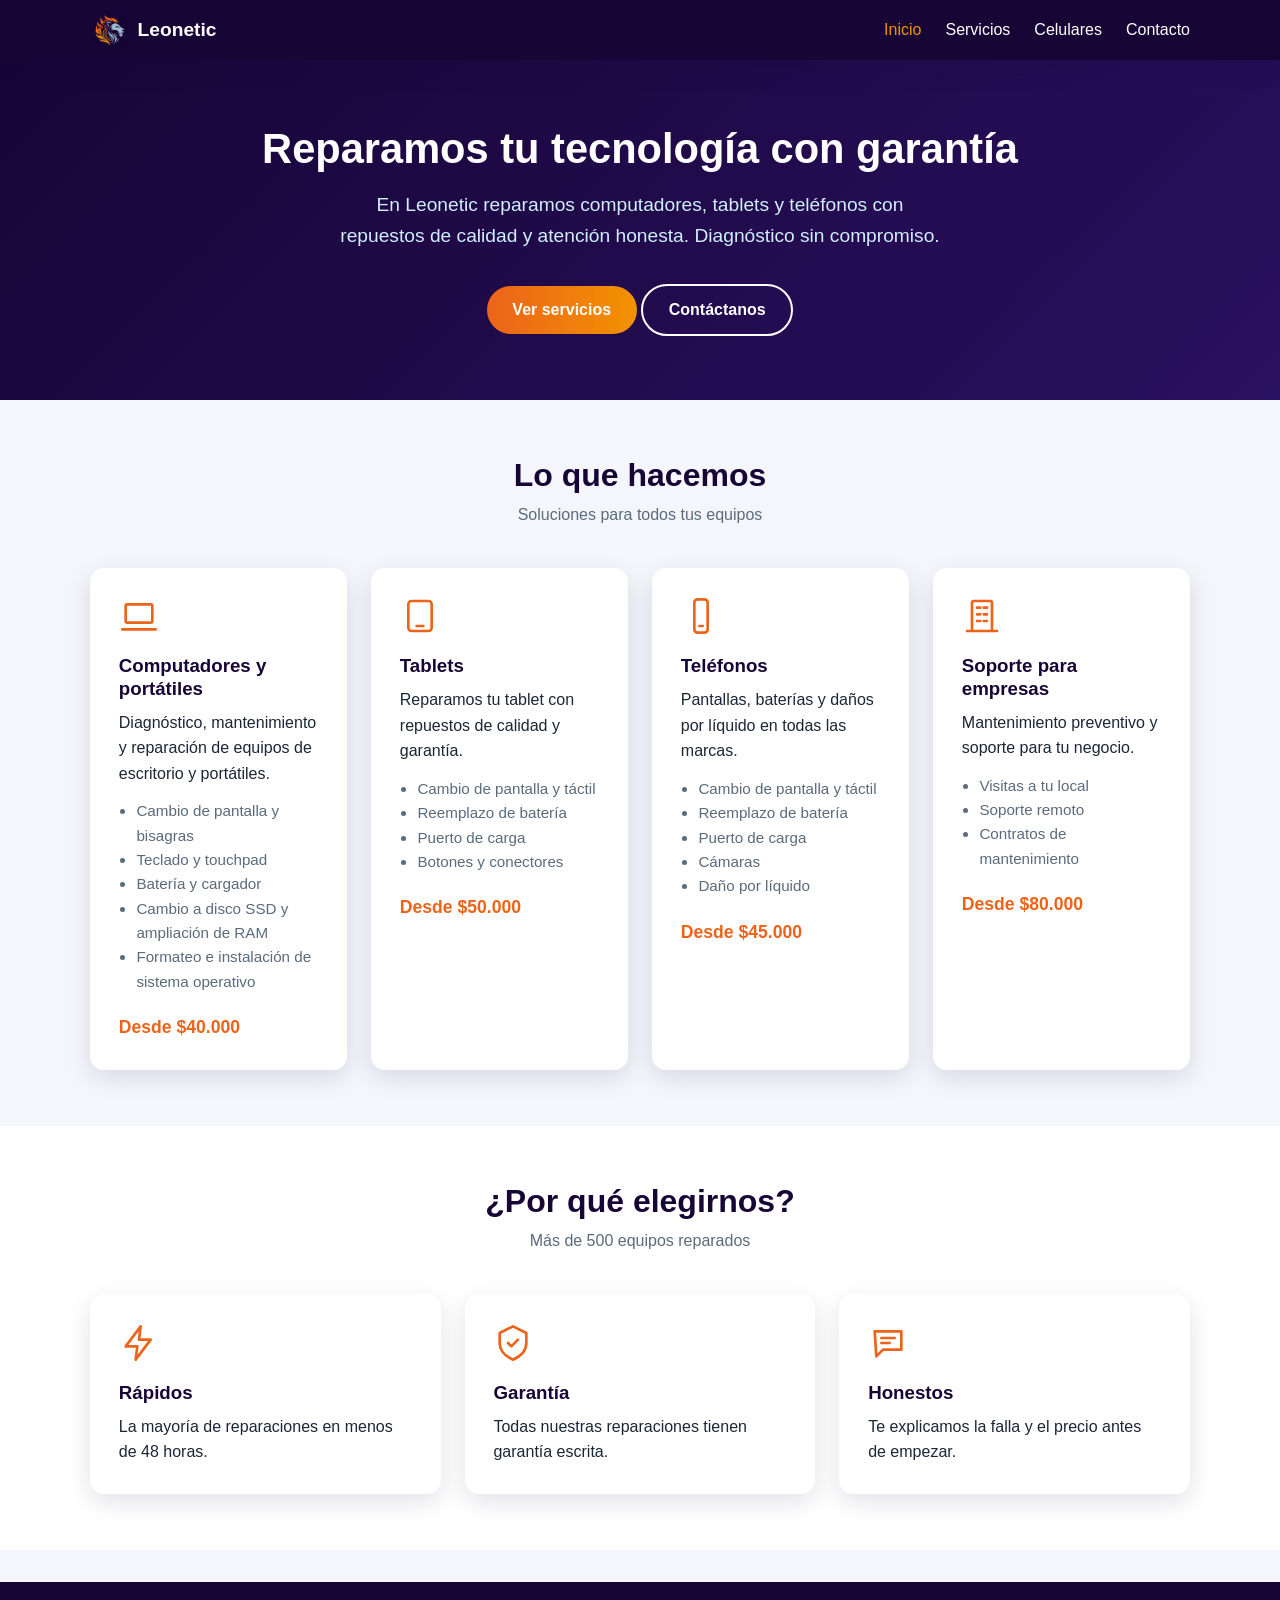
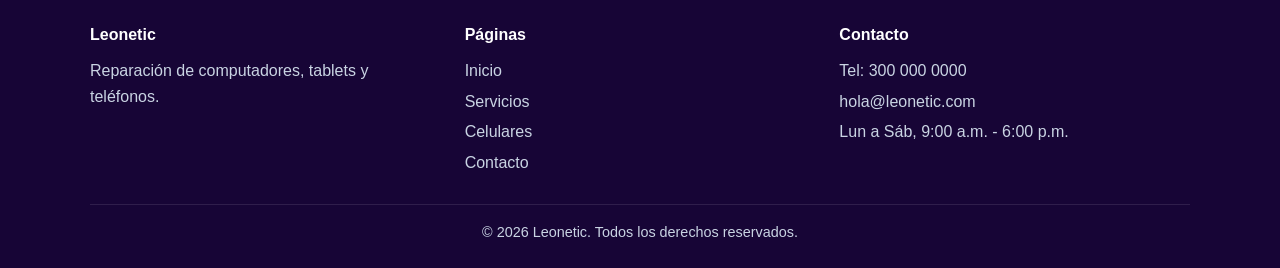
==== index.html @ fc2b538a "Estructura inicial del sitio: pagina de inicio, estilos base y logo" ====
<!DOCTYPE html>
<html lang="es">
  <head>
    <meta charset="UTF-8" />
    <meta name="viewport" content="width=device-width, initial-scale=1.0" />
    <title>Leonetic | Reparación de computadores, tablets y teléfonos</title>
    <link rel="icon" href="img/favicon.ico" />
    <link rel="stylesheet" href="css/estilos.css" />
  </head>
  <body>
    <!-- ===== MENÚ DE NAVEGACIÓN (igual en todas las páginas) ===== -->
    <header class="barra">
      <nav class="contenedor">
        <a href="index.html" class="logo">
          <img src="img/logo.png" alt="Logo Leonetic" />
          Leonetic
        </a>
        <button class="hamburguesa" onclick="alternarMenu()">☰</button>
        <ul class="menu" id="menu">
          <li><a href="index.html" class="activo">Inicio</a></li>
          <li><a href="servicios.html">Servicios</a></li>
          <li><a href="celulares.html">Celulares</a></li>
          <li>
            <a href="contacto.html">Contacto
              <span id="contador" style="background:var(--naranja);border-radius:50%;padding:1px 7px;font-size:0.8rem;display:none;"></span>
            </a>
          </li>
        </ul>
      </nav>
    </header>

    <!-- ===== PORTADA (HERO) ===== -->
    <section class="hero">
      <div class="contenedor">
        <span class="saludo" id="saludo" style="display:none"></span>
        <h1>Reparamos tu tecnología con garantía</h1>
        <p>
          En Leonetic reparamos computadores, tablets y teléfonos con repuestos
          de calidad y atención honesta. Diagnóstico sin compromiso.
        </p>
        <a href="servicios.html" class="boton">Ver servicios</a>
        <a href="contacto.html" class="boton boton-secundario" style="color:#fff;border-color:#fff">Contáctanos</a>
      </div>
    </section>

    <!-- ===== SERVICIOS DESTACADOS (generados con JavaScript) ===== -->
    <section class="seccion">
      <div class="contenedor">
        <h2 class="titulo-seccion">Lo que hacemos</h2>
        <p class="subtitulo">Soluciones para todos tus equipos</p>
        <!-- Este contenedor se llena desde servicios.js -->
        <div class="grilla" id="servicios-inicio"></div>
      </div>
    </section>

    <!-- ===== POR QUÉ LEONETIC ===== -->
    <section class="seccion" style="background:#fff">
      <div class="contenedor">
        <h2 class="titulo-seccion">¿Por qué elegirnos?</h2>
        <p class="subtitulo">Más de 500 equipos reparados</p>
        <div class="grilla">
          <div class="tarjeta">
            <div class="icono-svg">
              <svg viewBox="0 0 24 24" fill="none" stroke="currentColor" stroke-width="1.6" stroke-linecap="round" stroke-linejoin="round">
                <path d="M13 2 4 14h7l-1 8 9-12h-7z" />
              </svg>
            </div>
            <h3>Rápidos</h3>
            <p>La mayoría de reparaciones en menos de 48 horas.</p>
          </div>
          <div class="tarjeta">
            <div class="icono-svg">
              <svg viewBox="0 0 24 24" fill="none" stroke="currentColor" stroke-width="1.6" stroke-linecap="round" stroke-linejoin="round">
                <path d="M12 2 4 6v6c0 5 3.5 8 8 10 4.5-2 8-5 8-10V6z" />
                <path d="m9 12 2 2 4-4" />
              </svg>
            </div>
            <h3>Garantía</h3>
            <p>Todas nuestras reparaciones tienen garantía escrita.</p>
          </div>
          <div class="tarjeta">
            <div class="icono-svg">
              <svg viewBox="0 0 24 24" fill="none" stroke="currentColor" stroke-width="1.6" stroke-linecap="round" stroke-linejoin="round">
                <path d="M4 5h16v11H9l-4 4z" />
                <path d="M8 9h8M8 12h5" />
              </svg>
            </div>
            <h3>Honestos</h3>
            <p>Te explicamos la falla y el precio antes de empezar.</p>
          </div>
        </div>
      </div>
    </section>

    <!-- ===== FOOTER (igual en todas las páginas) ===== -->
    <footer class="pie">
      <div class="contenedor">
        <div class="columnas">
          <div>
            <h4>Leonetic</h4>
            <p>Reparación de computadores, tablets y teléfonos.</p>
          </div>
          <div>
            <h4>Páginas</h4>
            <a href="index.html">Inicio</a>
            <a href="servicios.html">Servicios</a>
            <a href="celulares.html">Celulares</a>
            <a href="contacto.html">Contacto</a>
          </div>
          <div>
            <h4>Contacto</h4>
            <a href="tel:+573000000000">Tel: 300 000 0000</a>
            <a href="mailto:hola@leonetic.com">hola@leonetic.com</a>
            <p>Lun a Sáb, 9:00 a.m. - 6:00 p.m.</p>
          </div>
        </div>
        <div class="derechos">
          &copy; <span id="anio"></span> Leonetic. Todos los derechos reservados.
        </div>
      </div>
    </footer>

    <!-- ===== Scripts ===== -->
    <script src="js/datos.js"></script>
    <script src="js/comun.js"></script>
    <script src="js/servicios.js"></script>
    <script>
      // Pintamos los servicios en la página de inicio (sin botón de cotización)
      pintarServicios("servicios-inicio", false);
    </script>
  </body>
</html>
---- css/estilos.css ----
/* ============================================================
   Leonetic - Hoja de estilos principal
   Diseño estándar para todo el sitio: colores, tipografías,
   botones, tarjetas y títulos iguales en todas las páginas.
   ============================================================ */

/* ---- Variables de color de la marca ---- */
:root {
  --naranja: #ec641a;
  --naranja-claro: #f39200;
  --azul-oscuro: #170536;
  --celeste: #46c8ff;
  --gris-fondo: #f4f6fb;
  --gris-texto: #1b2734;
  --blanco: #ffffff;
  --sombra: 0 8px 24px rgba(23, 5, 54, 0.12);
}

/* ---- Reset básico ---- */
* {
  margin: 0;
  padding: 0;
  box-sizing: border-box;
}

body {
  font-family: "Segoe UI", Arial, sans-serif;
  color: var(--gris-texto);
  background-color: var(--gris-fondo);
  line-height: 1.6;
}

/* ---- Contenedor central ---- */
.contenedor {
  width: 90%;
  max-width: 1100px;
  margin: 0 auto;
}

/* ---- Títulos ---- */
h1, h2, h3 {
  color: var(--azul-oscuro);
  line-height: 1.2;
}

h2.titulo-seccion {
  text-align: center;
  font-size: 2rem;
  margin-bottom: 0.5rem;
}

.subtitulo {
  text-align: center;
  color: #5a6b7b;
  margin-bottom: 2.5rem;
}

/* ============================================================
   MENÚ DE NAVEGACIÓN (igual en todas las páginas)
   ============================================================ */
.barra {
  background-color: var(--azul-oscuro);
  position: sticky;
  top: 0;
  z-index: 50;
  box-shadow: var(--sombra);
}

.barra .contenedor {
  display: flex;
  align-items: center;
  justify-content: space-between;
  padding: 0.7rem 0;
}

.logo {
  display: flex;
  align-items: center;
  gap: 0.6rem;
  color: var(--blanco);
  font-weight: bold;
  font-size: 1.2rem;
  text-decoration: none;
}

.logo img {
  height: 38px;
  width: auto;
}

.menu {
  list-style: none;
  display: flex;
  gap: 1.5rem;
}

.menu a {
  color: var(--blanco);
  text-decoration: none;
  font-weight: 500;
  transition: color 0.2s;
}

.menu a:hover,
.menu a.activo {
  color: var(--naranja-claro);
}

/* Botón hamburguesa (solo visible en celular) */
.hamburguesa {
  display: none;
  background: none;
  border: none;
  color: var(--blanco);
  font-size: 1.8rem;
  cursor: pointer;
}

/* ============================================================
   BOTONES (estilo estándar)
   ============================================================ */
.boton {
  display: inline-block;
  background: linear-gradient(90deg, var(--naranja), var(--naranja-claro));
  color: var(--blanco);
  padding: 0.7rem 1.6rem;
  border: none;
  border-radius: 30px;
  font-size: 1rem;
  font-weight: 600;
  text-decoration: none;
  cursor: pointer;
  transition: transform 0.15s, box-shadow 0.15s;
}

.boton:hover {
  transform: translateY(-2px);
  box-shadow: var(--sombra);
}

.boton-secundario {
  background: transparent;
  color: var(--azul-oscuro);
  border: 2px solid var(--naranja);
}

/* ============================================================
   HERO (portada)
   ============================================================ */
.hero {
  background: linear-gradient(135deg, var(--azul-oscuro), #2a1060);
  color: var(--blanco);
  padding: 4rem 0;
  text-align: center;
}

.hero h1 {
  color: var(--blanco);
  font-size: 2.6rem;
  margin-bottom: 1rem;
}

.hero p {
  font-size: 1.2rem;
  max-width: 600px;
  margin: 0 auto 2rem;
  color: #d2efff;
}

.saludo {
  display: inline-block;
  background: rgba(70, 200, 255, 0.15);
  color: var(--celeste);
  padding: 0.4rem 1rem;
  border-radius: 20px;
  margin-bottom: 1rem;
  font-weight: 600;
}

/* ============================================================
   TARJETAS (estilo estándar en todo el sitio)
   ============================================================ */
.seccion {
  padding: 3.5rem 0;
}

.grilla {
  display: grid;
  grid-template-columns: repeat(auto-fit, minmax(250px, 1fr));
  gap: 1.5rem;
}

.tarjeta {
  background: var(--blanco);
  border-radius: 14px;
  padding: 1.8rem;
  box-shadow: var(--sombra);
  transition: transform 0.2s;
}

.tarjeta:hover {
  transform: translateY(-5px);
}

.tarjeta .icono {
  font-size: 2.5rem;
  margin-bottom: 0.5rem;
}

/* Iconos SVG minimalistas (trazo, hechos a mano) */
.icono-svg {
  color: var(--naranja);
  margin-bottom: 0.7rem;
}

.icono-svg svg {
  width: 40px;
  height: 40px;
}

.tarjeta h3 {
  margin-bottom: 0.6rem;
}

.tarjeta ul {
  margin: 0.8rem 0 1.2rem 1.1rem;
  color: #5a6b7b;
  font-size: 0.95rem;
}

.precio {
  color: var(--naranja);
  font-weight: bold;
  font-size: 1.1rem;
}

/* Tarjeta de producto (celulares) */
.tarjeta-producto {
  text-align: center;
}

.tarjeta-producto img {
  width: 100%;
  height: 180px;
  object-fit: contain;
  background: var(--gris-fondo);
  border-radius: 10px;
  margin-bottom: 1rem;
}

/* ============================================================
   FORMULARIO
   ============================================================ */
.formulario {
  background: var(--blanco);
  border-radius: 14px;
  padding: 2rem;
  box-shadow: var(--sombra);
  max-width: 600px;
  margin: 0 auto;
}

.campo {
  margin-bottom: 1.2rem;
}

.campo label {
  display: block;
  margin-bottom: 0.4rem;
  font-weight: 600;
}

.campo input,
.campo select,
.campo textarea {
  width: 100%;
  padding: 0.7rem;
  border: 1px solid #c7d2de;
  border-radius: 8px;
  font-size: 1rem;
  font-family: inherit;
}

.campo input:focus,
.campo select:focus,
.campo textarea:focus {
  outline: none;
  border-color: var(--naranja);
}

.mensaje-ok {
  background: #e6f9ec;
  color: #1a7f37;
  padding: 1rem;
  border-radius: 8px;
  margin-top: 1rem;
  display: none;
}

/* Resumen de cotización (sessionStorage) */
.resumen {
  background: var(--blanco);
  border-radius: 14px;
  padding: 1.5rem;
  box-shadow: var(--sombra);
  max-width: 600px;
  margin: 0 auto 2rem;
}

.resumen ul {
  list-style: none;
  margin-top: 0.8rem;
}

.resumen li {
  display: flex;
  justify-content: space-between;
  padding: 0.5rem 0;
  border-bottom: 1px solid #eef1f6;
}

/* ============================================================
   FOOTER (igual en todas las páginas)
   ============================================================ */
.pie {
  background-color: var(--azul-oscuro);
  color: #c9d4e3;
  padding: 2.5rem 0 1.5rem;
  margin-top: 2rem;
}

.pie .columnas {
  display: grid;
  grid-template-columns: repeat(auto-fit, minmax(200px, 1fr));
  gap: 1.5rem;
  margin-bottom: 1.5rem;
}

.pie h4 {
  color: var(--blanco);
  margin-bottom: 0.7rem;
}

.pie a {
  color: #c9d4e3;
  text-decoration: none;
  display: block;
  margin-bottom: 0.3rem;
}

.pie a:hover {
  color: var(--naranja-claro);
}

.pie .derechos {
  text-align: center;
  border-top: 1px solid rgba(255, 255, 255, 0.1);
  padding-top: 1rem;
  font-size: 0.9rem;
}

/* ============================================================
   RESPONSIVO (celular y tablet)
   ============================================================ */
@media (max-width: 768px) {
  .hamburguesa {
    display: block;
  }

  .menu {
    position: absolute;
    top: 100%;
    left: 0;
    right: 0;
    background: var(--azul-oscuro);
    flex-direction: column;
    gap: 0;
    padding: 1rem 0;
    display: none;
  }

  .menu.abierto {
    display: flex;
  }

  .menu li {
    text-align: center;
    padding: 0.6rem 0;
  }

  .hero h1 {
    font-size: 1.9rem;
  }

  .hero p {
    font-size: 1rem;
  }

  h2.titulo-seccion {
    font-size: 1.6rem;
  }
}
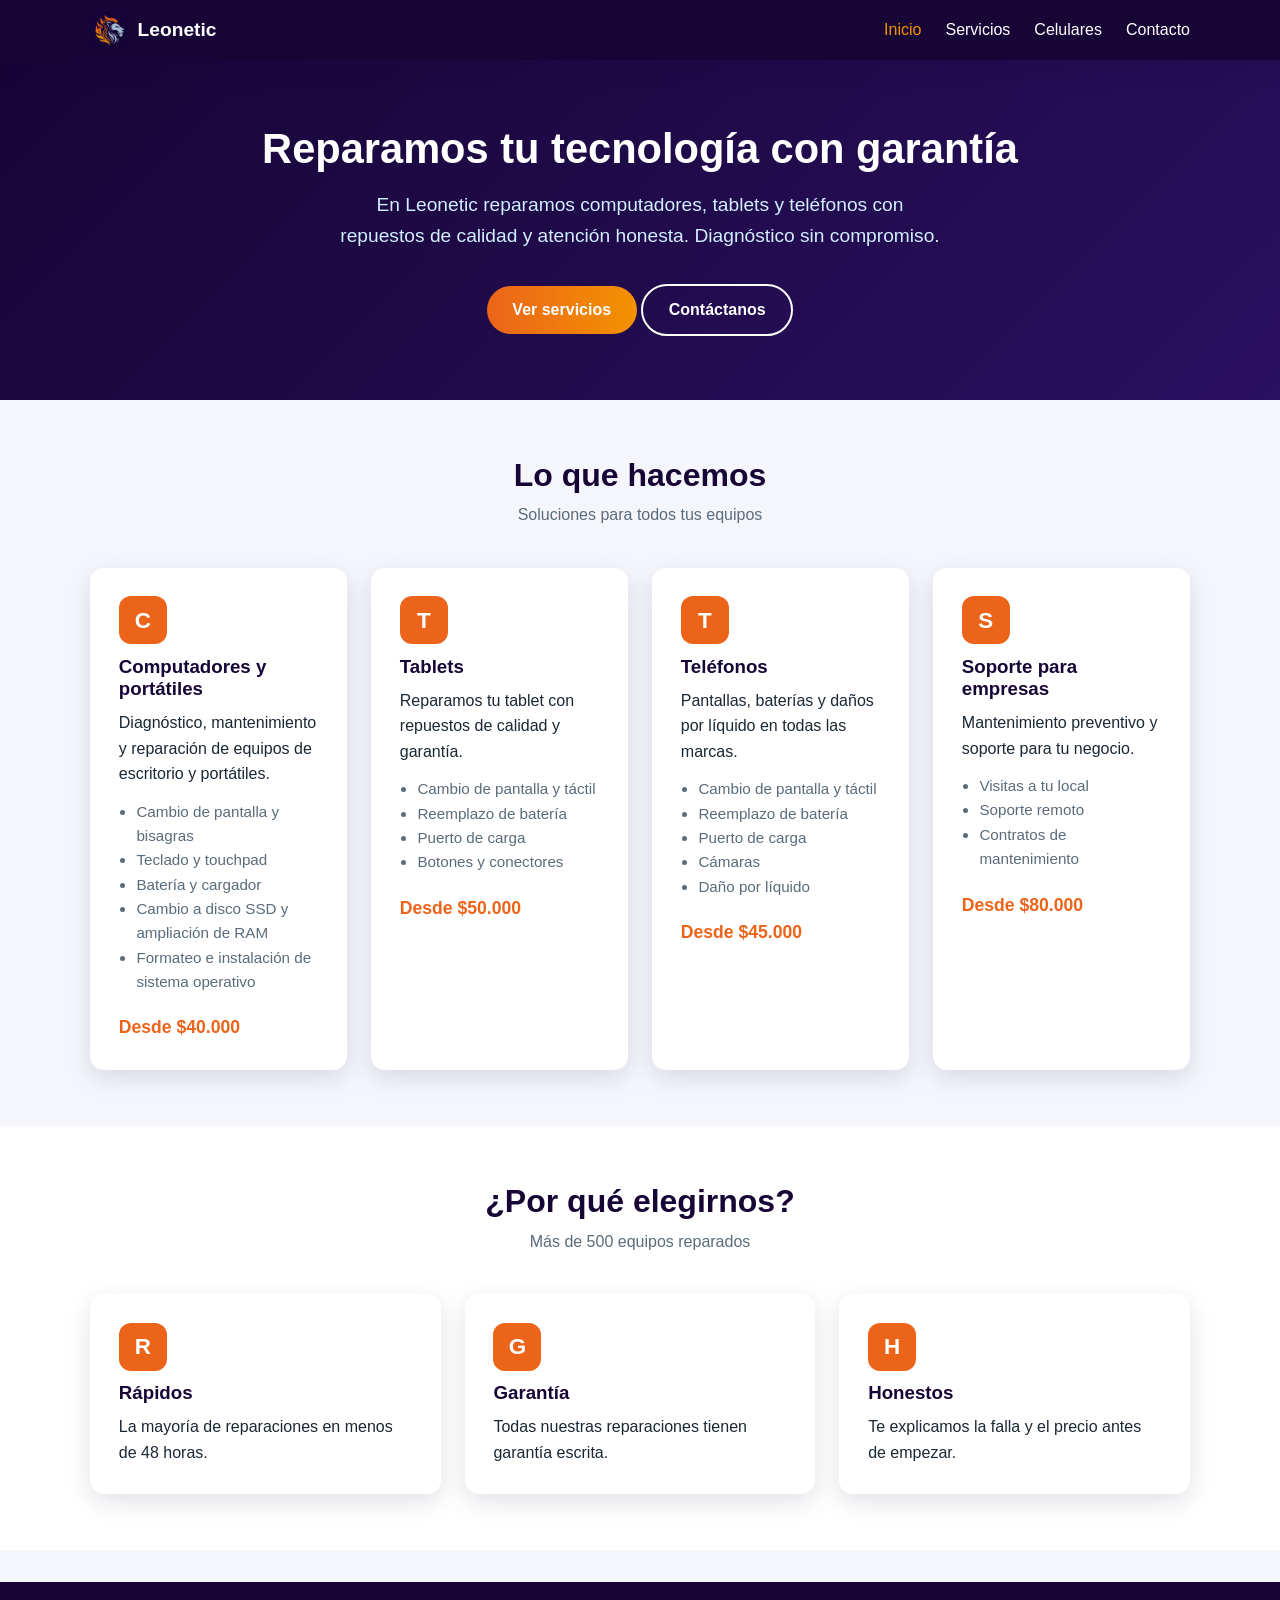
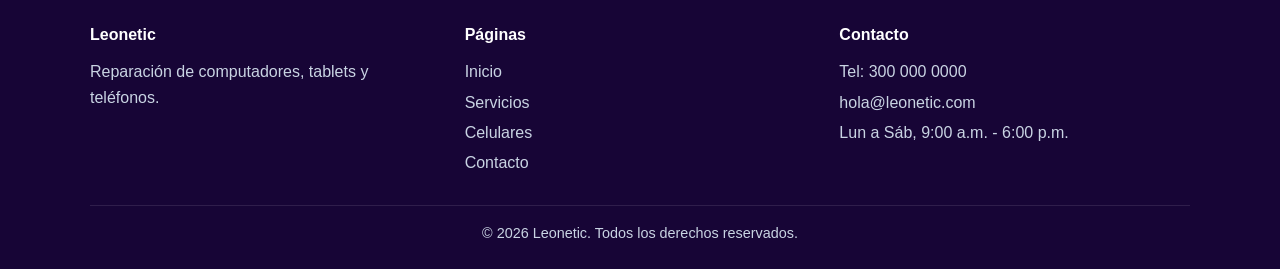
==== commit c43ac6ba: "Simplificar iconos de los servicios con la inicial del nombre" ====
--- a/index.html
+++ b/index.html
@@ -60,31 +60,17 @@
         <p class="subtitulo">Más de 500 equipos reparados</p>
         <div class="grilla">
           <div class="tarjeta">
-            <div class="icono-svg">
-              <svg viewBox="0 0 24 24" fill="none" stroke="currentColor" stroke-width="1.6" stroke-linecap="round" stroke-linejoin="round">
-                <path d="M13 2 4 14h7l-1 8 9-12h-7z" />
-              </svg>
-            </div>
+            <div class="badge">R</div>
             <h3>Rápidos</h3>
             <p>La mayoría de reparaciones en menos de 48 horas.</p>
           </div>
           <div class="tarjeta">
-            <div class="icono-svg">
-              <svg viewBox="0 0 24 24" fill="none" stroke="currentColor" stroke-width="1.6" stroke-linecap="round" stroke-linejoin="round">
-                <path d="M12 2 4 6v6c0 5 3.5 8 8 10 4.5-2 8-5 8-10V6z" />
-                <path d="m9 12 2 2 4-4" />
-              </svg>
-            </div>
+            <div class="badge">G</div>
             <h3>Garantía</h3>
             <p>Todas nuestras reparaciones tienen garantía escrita.</p>
           </div>
           <div class="tarjeta">
-            <div class="icono-svg">
-              <svg viewBox="0 0 24 24" fill="none" stroke="currentColor" stroke-width="1.6" stroke-linecap="round" stroke-linejoin="round">
-                <path d="M4 5h16v11H9l-4 4z" />
-                <path d="M8 9h8M8 12h5" />
-              </svg>
-            </div>
+            <div class="badge">H</div>
             <h3>Honestos</h3>
             <p>Te explicamos la falla y el precio antes de empezar.</p>
           </div>
--- a/css/estilos.css
+++ b/css/estilos.css
@@ -207,15 +207,19 @@
   margin-bottom: 0.5rem;
 }
 
-/* Iconos SVG minimalistas (trazo, hechos a mano) */
-.icono-svg {
-  color: var(--naranja);
+/* Recuadro con la inicial (icono simple del servicio) */
+.badge {
+  width: 48px;
+  height: 48px;
+  border-radius: 12px;
+  background-color: var(--naranja);
+  color: var(--blanco);
+  display: flex;
+  align-items: center;
+  justify-content: center;
+  font-size: 1.4rem;
+  font-weight: bold;
   margin-bottom: 0.7rem;
-}
-
-.icono-svg svg {
-  width: 40px;
-  height: 40px;
 }
 
 .tarjeta h3 {
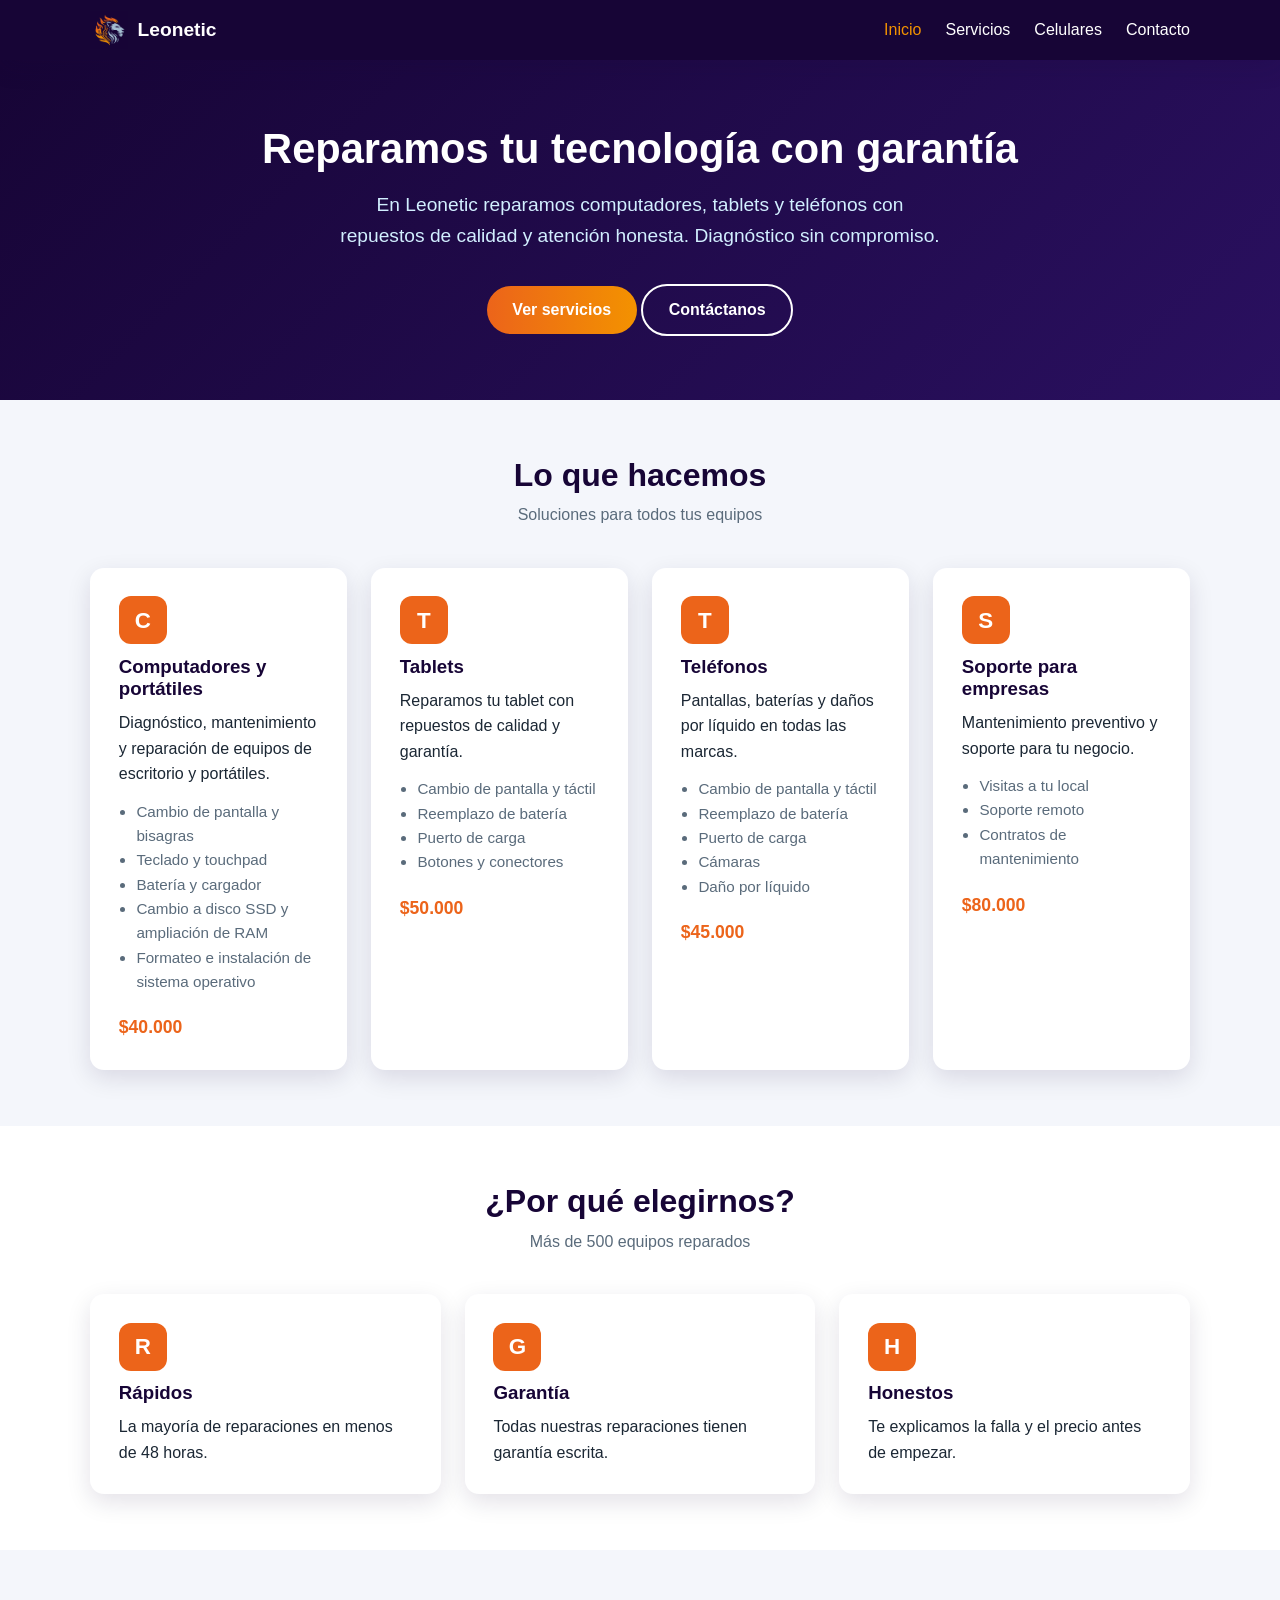
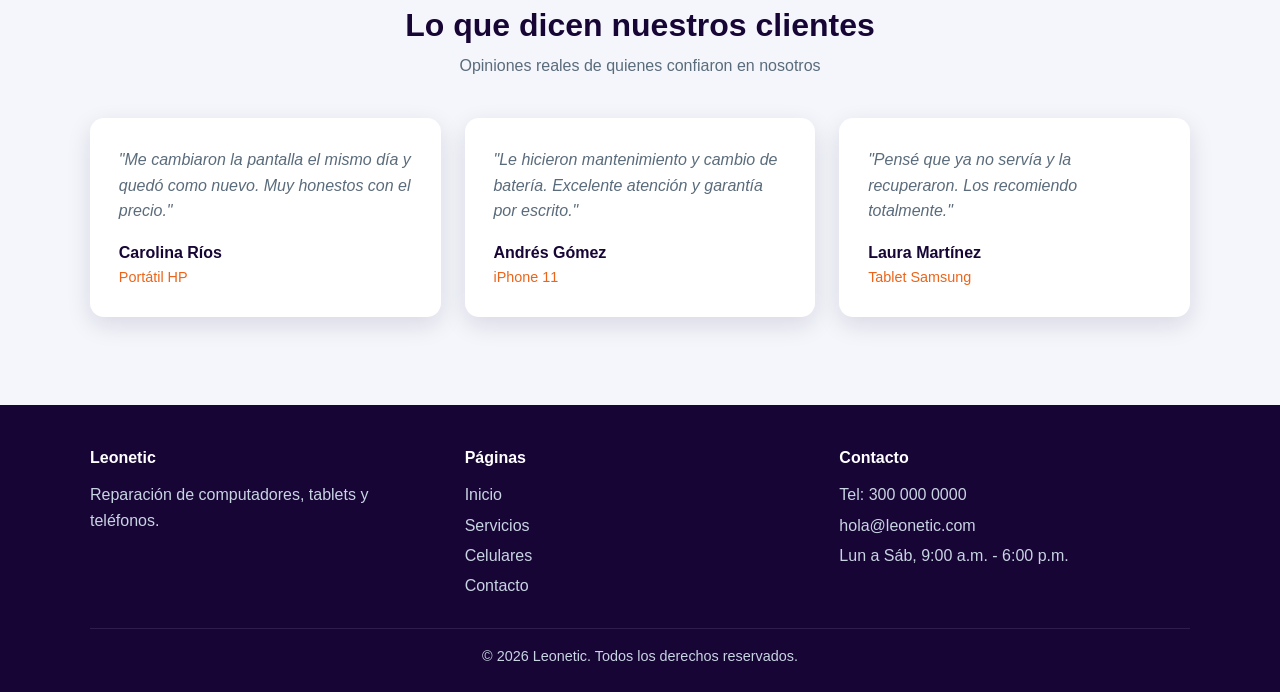
==== commit e0f69d56: "Agregar seccion de testimonios de clientes" ====
--- a/index.html
+++ b/index.html
@@ -78,6 +78,16 @@
       </div>
     </section>
 
+    <!-- ===== TESTIMONIOS (generados con JavaScript) ===== -->
+    <section class="seccion">
+      <div class="contenedor">
+        <h2 class="titulo-seccion">Lo que dicen nuestros clientes</h2>
+        <p class="subtitulo">Opiniones reales de quienes confiaron en nosotros</p>
+        <!-- Este contenedor se llena desde testimonios.js -->
+        <div class="grilla" id="lista-testimonios"></div>
+      </div>
+    </section>
+
     <!-- ===== FOOTER (igual en todas las páginas) ===== -->
     <footer class="pie">
       <div class="contenedor">
@@ -110,6 +120,7 @@
     <script src="js/datos.js"></script>
     <script src="js/comun.js"></script>
     <script src="js/servicios.js"></script>
+    <script src="js/testimonios.js"></script>
     <script>
       // Pintamos los servicios en la página de inicio (sin botón de cotización)
       pintarServicios("servicios-inicio", false);
--- a/css/estilos.css
+++ b/css/estilos.css
@@ -252,6 +252,23 @@
   margin-bottom: 1rem;
 }
 
+/* Tarjeta de testimonio */
+.comentario {
+  font-style: italic;
+  color: #5a6b7b;
+  margin-bottom: 1rem;
+}
+
+.autor {
+  font-weight: bold;
+  color: var(--azul-oscuro);
+}
+
+.equipo-cliente {
+  color: var(--naranja);
+  font-size: 0.9rem;
+}
+
 /* ============================================================
    FORMULARIO
    ============================================================ */
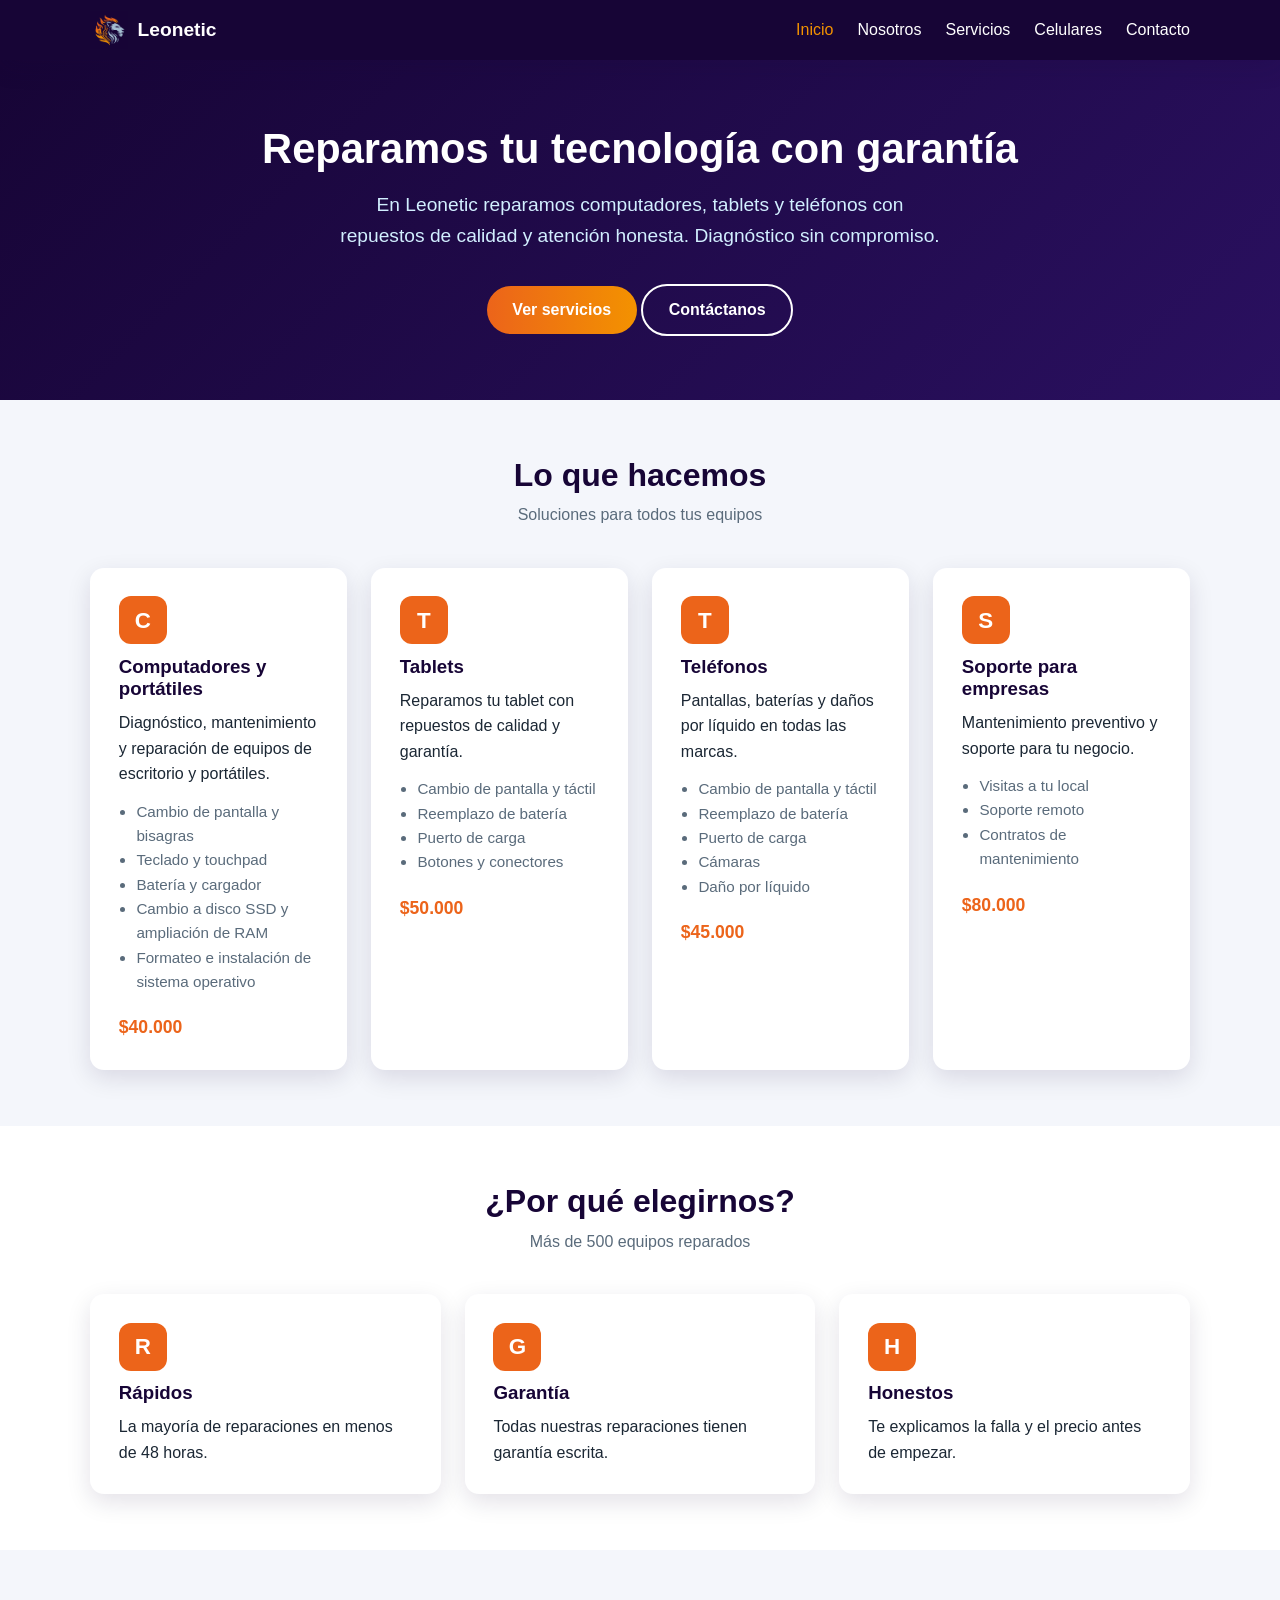
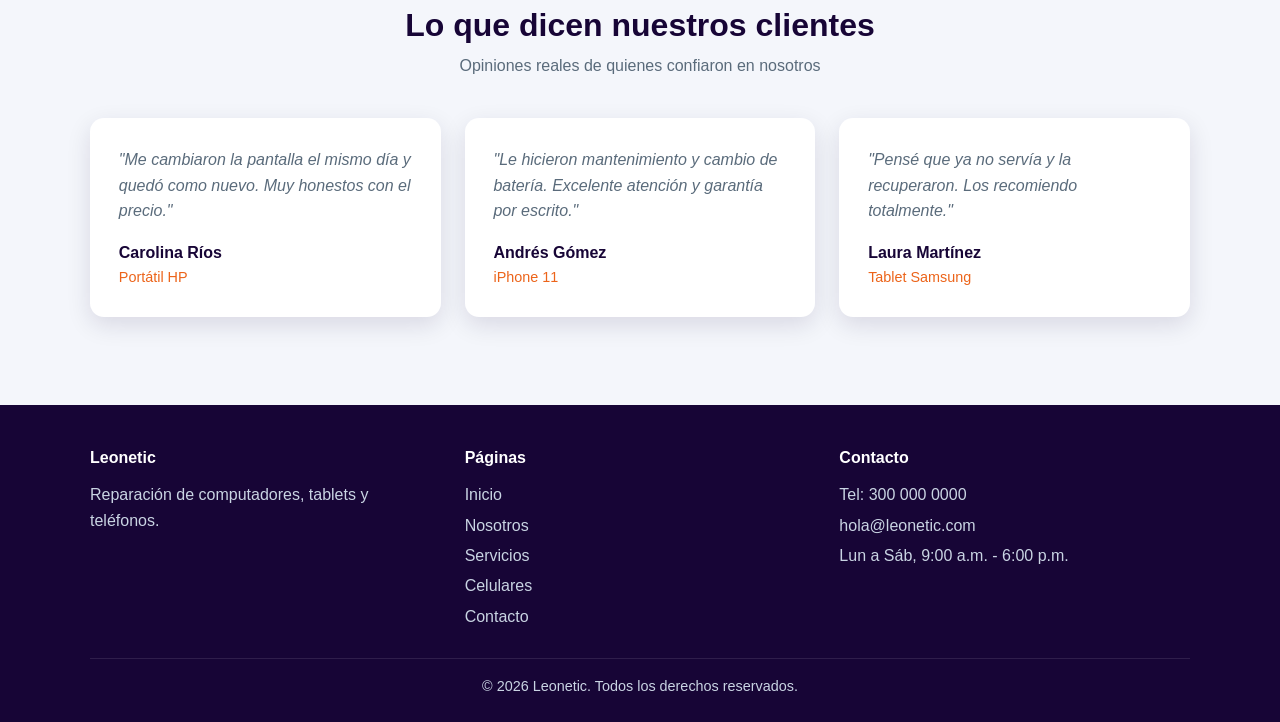
==== commit 021abafa: "Agregar pagina Nosotros con mision, vision y valores" ====
--- a/index.html
+++ b/index.html
@@ -18,6 +18,7 @@
         <button class="hamburguesa" onclick="alternarMenu()">☰</button>
         <ul class="menu" id="menu">
           <li><a href="index.html" class="activo">Inicio</a></li>
+          <li><a href="nosotros.html">Nosotros</a></li>
           <li><a href="servicios.html">Servicios</a></li>
           <li><a href="celulares.html">Celulares</a></li>
           <li>
@@ -99,6 +100,7 @@
           <div>
             <h4>Páginas</h4>
             <a href="index.html">Inicio</a>
+            <a href="nosotros.html">Nosotros</a>
             <a href="servicios.html">Servicios</a>
             <a href="celulares.html">Celulares</a>
             <a href="contacto.html">Contacto</a>
